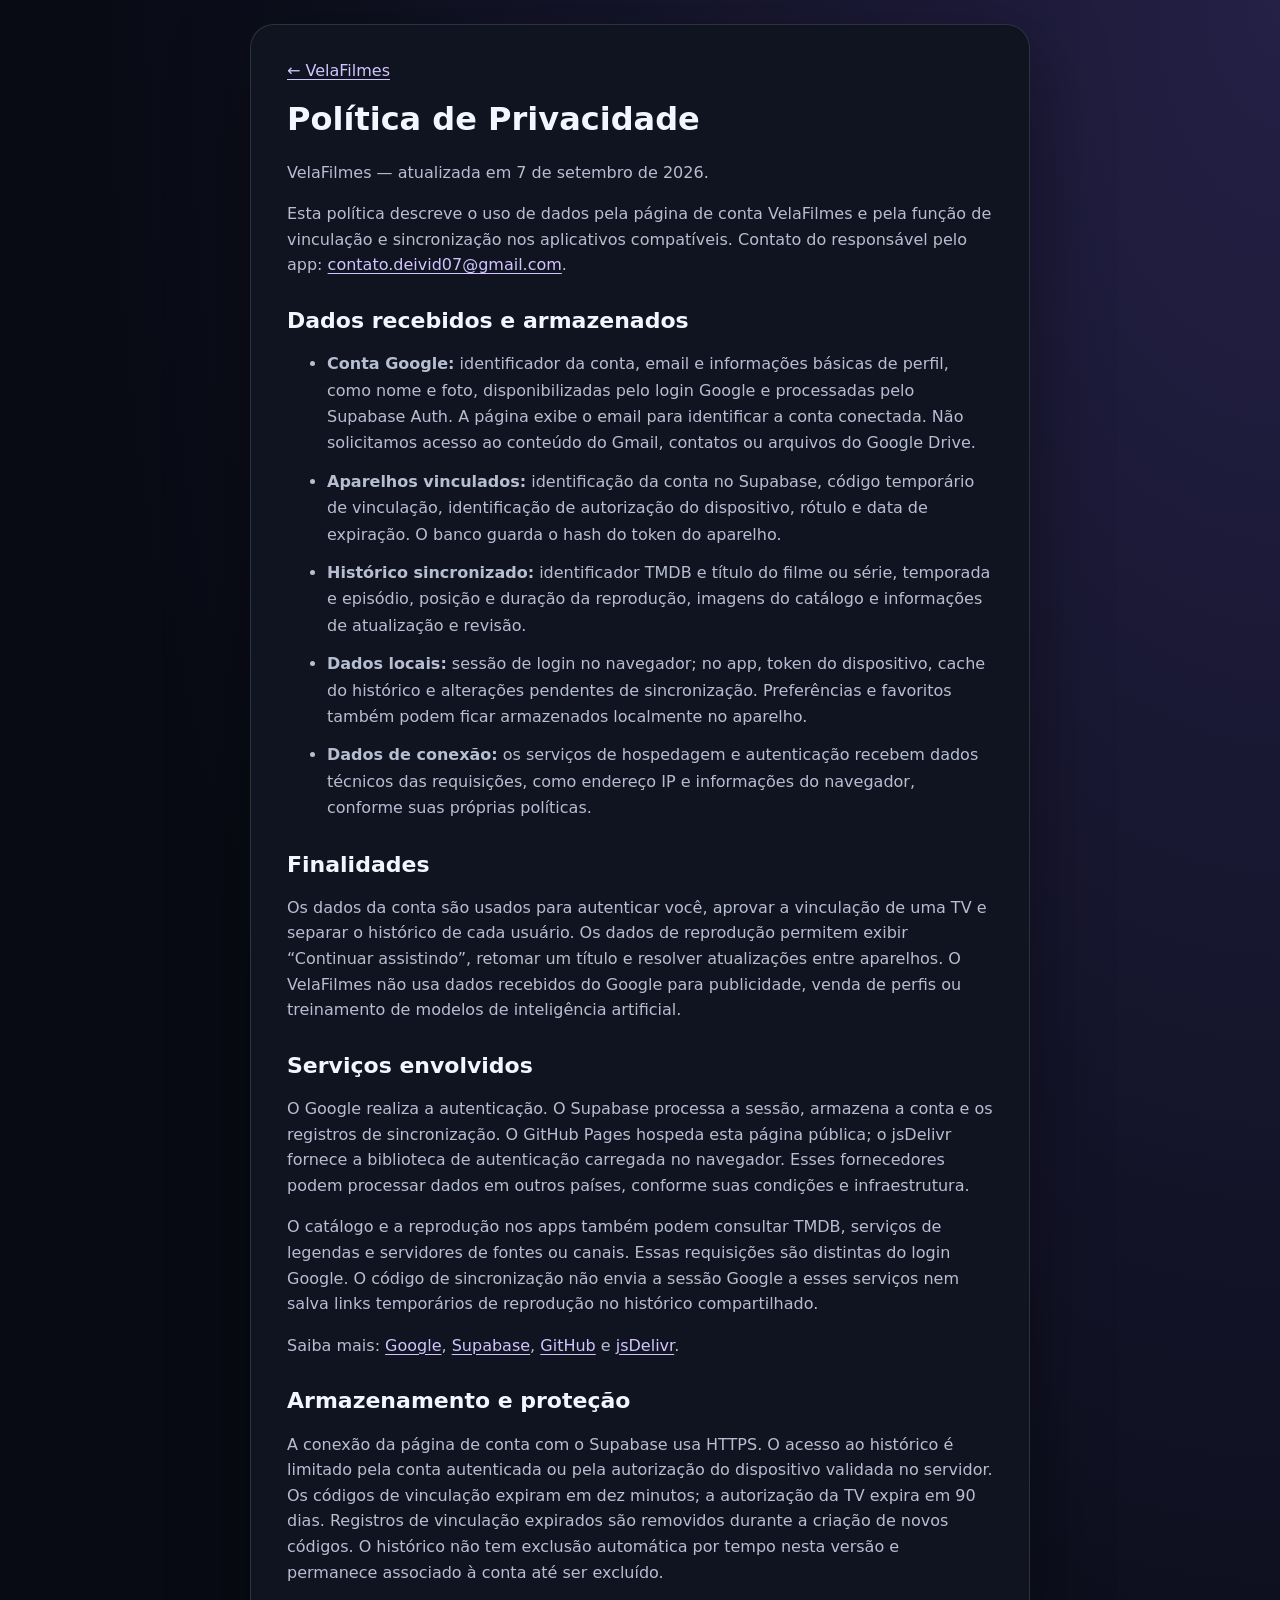
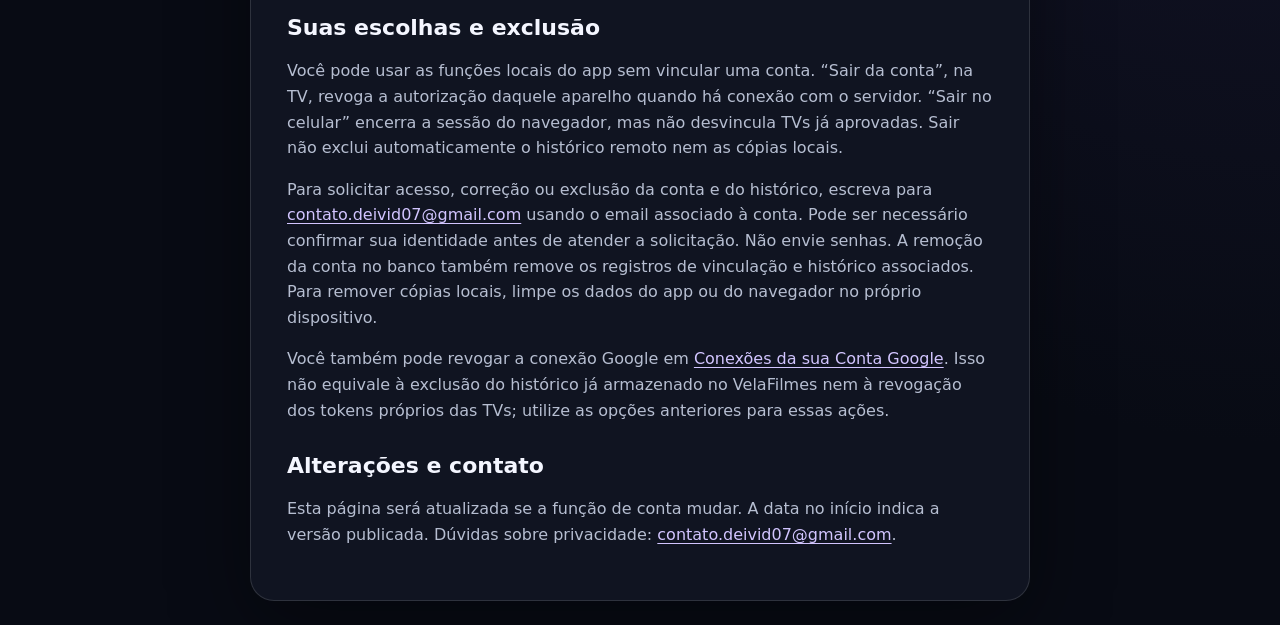
==== privacy.html @ a5eee8a1 "Explica o VelaFilmes e publica política de privacidade" ====
<!doctype html>
<html lang="pt-BR"><head>
<meta charset="utf-8"><meta name="viewport" content="width=device-width,initial-scale=1">
<meta name="referrer" content="no-referrer"><title>Política de Privacidade · VelaFilmes</title>
<link rel="stylesheet" href="style.css">
</head><body><main class="policy">
<a href="./">← VelaFilmes</a>
<h1>Política de Privacidade</h1>
<p>VelaFilmes — atualizada em 7 de setembro de 2026.</p>
<p>Esta política descreve o uso de dados pela página de conta VelaFilmes e pela função de vinculação e sincronização nos aplicativos compatíveis. Contato do responsável pelo app: <a href="mailto:contato.deivid07@gmail.com">contato.deivid07@gmail.com</a>.</p>
<h2>Dados recebidos e armazenados</h2>
<ul>
<li><strong>Conta Google:</strong> identificador da conta, email e informações básicas de perfil, como nome e foto, disponibilizadas pelo login Google e processadas pelo Supabase Auth. A página exibe o email para identificar a conta conectada. Não solicitamos acesso ao conteúdo do Gmail, contatos ou arquivos do Google Drive.</li>
<li><strong>Aparelhos vinculados:</strong> identificação da conta no Supabase, código temporário de vinculação, identificação de autorização do dispositivo, rótulo e data de expiração. O banco guarda o hash do token do aparelho.</li>
<li><strong>Histórico sincronizado:</strong> identificador TMDB e título do filme ou série, temporada e episódio, posição e duração da reprodução, imagens do catálogo e informações de atualização e revisão.</li>
<li><strong>Dados locais:</strong> sessão de login no navegador; no app, token do dispositivo, cache do histórico e alterações pendentes de sincronização. Preferências e favoritos também podem ficar armazenados localmente no aparelho.</li>
<li><strong>Dados de conexão:</strong> os serviços de hospedagem e autenticação recebem dados técnicos das requisições, como endereço IP e informações do navegador, conforme suas próprias políticas.</li>
</ul>
<h2>Finalidades</h2>
<p>Os dados da conta são usados para autenticar você, aprovar a vinculação de uma TV e separar o histórico de cada usuário. Os dados de reprodução permitem exibir “Continuar assistindo”, retomar um título e resolver atualizações entre aparelhos. O VelaFilmes não usa dados recebidos do Google para publicidade, venda de perfis ou treinamento de modelos de inteligência artificial.</p>
<h2>Serviços envolvidos</h2>
<p>O Google realiza a autenticação. O Supabase processa a sessão, armazena a conta e os registros de sincronização. O GitHub Pages hospeda esta página pública; o jsDelivr fornece a biblioteca de autenticação carregada no navegador. Esses fornecedores podem processar dados em outros países, conforme suas condições e infraestrutura.</p>
<p>O catálogo e a reprodução nos apps também podem consultar TMDB, serviços de legendas e servidores de fontes ou canais. Essas requisições são distintas do login Google. O código de sincronização não envia a sessão Google a esses serviços nem salva links temporários de reprodução no histórico compartilhado.</p>
<p>Saiba mais: <a href="https://policies.google.com/privacy">Google</a>, <a href="https://supabase.com/privacy">Supabase</a>, <a href="https://docs.github.com/en/site-policy/privacy-policies/github-general-privacy-statement">GitHub</a> e <a href="https://www.jsdelivr.com/terms/privacy-policy">jsDelivr</a>.</p>
<h2>Armazenamento e proteção</h2>
<p>A conexão da página de conta com o Supabase usa HTTPS. O acesso ao histórico é limitado pela conta autenticada ou pela autorização do dispositivo validada no servidor. Os códigos de vinculação expiram em dez minutos; a autorização da TV expira em 90 dias. Registros de vinculação expirados são removidos durante a criação de novos códigos. O histórico não tem exclusão automática por tempo nesta versão e permanece associado à conta até ser excluído.</p>
<h2>Suas escolhas e exclusão</h2>
<p>Você pode usar as funções locais do app sem vincular uma conta. “Sair da conta”, na TV, revoga a autorização daquele aparelho quando há conexão com o servidor. “Sair no celular” encerra a sessão do navegador, mas não desvincula TVs já aprovadas. Sair não exclui automaticamente o histórico remoto nem as cópias locais.</p>
<p>Para solicitar acesso, correção ou exclusão da conta e do histórico, escreva para <a href="mailto:contato.deivid07@gmail.com">contato.deivid07@gmail.com</a> usando o email associado à conta. Pode ser necessário confirmar sua identidade antes de atender a solicitação. Não envie senhas. A remoção da conta no banco também remove os registros de vinculação e histórico associados. Para remover cópias locais, limpe os dados do app ou do navegador no próprio dispositivo.</p>
<p>Você também pode revogar a conexão Google em <a href="https://myaccount.google.com/connections">Conexões da sua Conta Google</a>. Isso não equivale à exclusão do histórico já armazenado no VelaFilmes nem à revogação dos tokens próprios das TVs; utilize as opções anteriores para essas ações.</p>
<h2>Alterações e contato</h2>
<p>Esta página será atualizada se a função de conta mudar. A data no início indica a versão publicada. Dúvidas sobre privacidade: <a href="mailto:contato.deivid07@gmail.com">contato.deivid07@gmail.com</a>.</p>
</main></body></html>
---- style.css ----
:root{color-scheme:dark;font-family:system-ui,sans-serif;background:#080b14;color:#f4f6ff}*{box-sizing:border-box}body{margin:0;min-height:100vh;display:grid;place-items:center;padding:24px;background:radial-gradient(ellipse at top right,#242046,transparent 65%)}main{width:min(100%,480px);padding:36px;border:1px solid #ffffff20;background:#101421;border-radius:24px;box-shadow:0 24px 80px #0006}.brand{letter-spacing:.35em;color:#b7a4ff;font-weight:800;font-size:22px}h1{font-size:32px;line-height:1.15}p{color:#b6bed1;line-height:1.6}button,input{width:100%;padding:16px;border-radius:12px;font:inherit;margin-top:16px}button{border:0;background:#c4b5fd;color:#160f2a;font-weight:700;cursor:pointer}button:disabled{opacity:.5}button:focus-visible,input:focus-visible{outline:3px solid white;outline-offset:3px}input{background:#080b14;color:white;border:1px solid #727b94;letter-spacing:.15em;text-transform:uppercase}#logout{background:#252d40;color:#fff}#status{color:#eee6ff;overflow-wrap:anywhere}[hidden]{display:none!important}
:root a{color:#d2c5ff;text-underline-offset:3px}nav{line-height:1.8;margin:20px 0}.brand{letter-spacing:.06em}.policy{width:min(100%,780px)}.policy h2{margin-top:30px;font-size:22px}.policy li{color:#b6bed1;line-height:1.65;margin-bottom:12px}.policy a{overflow-wrap:anywhere}
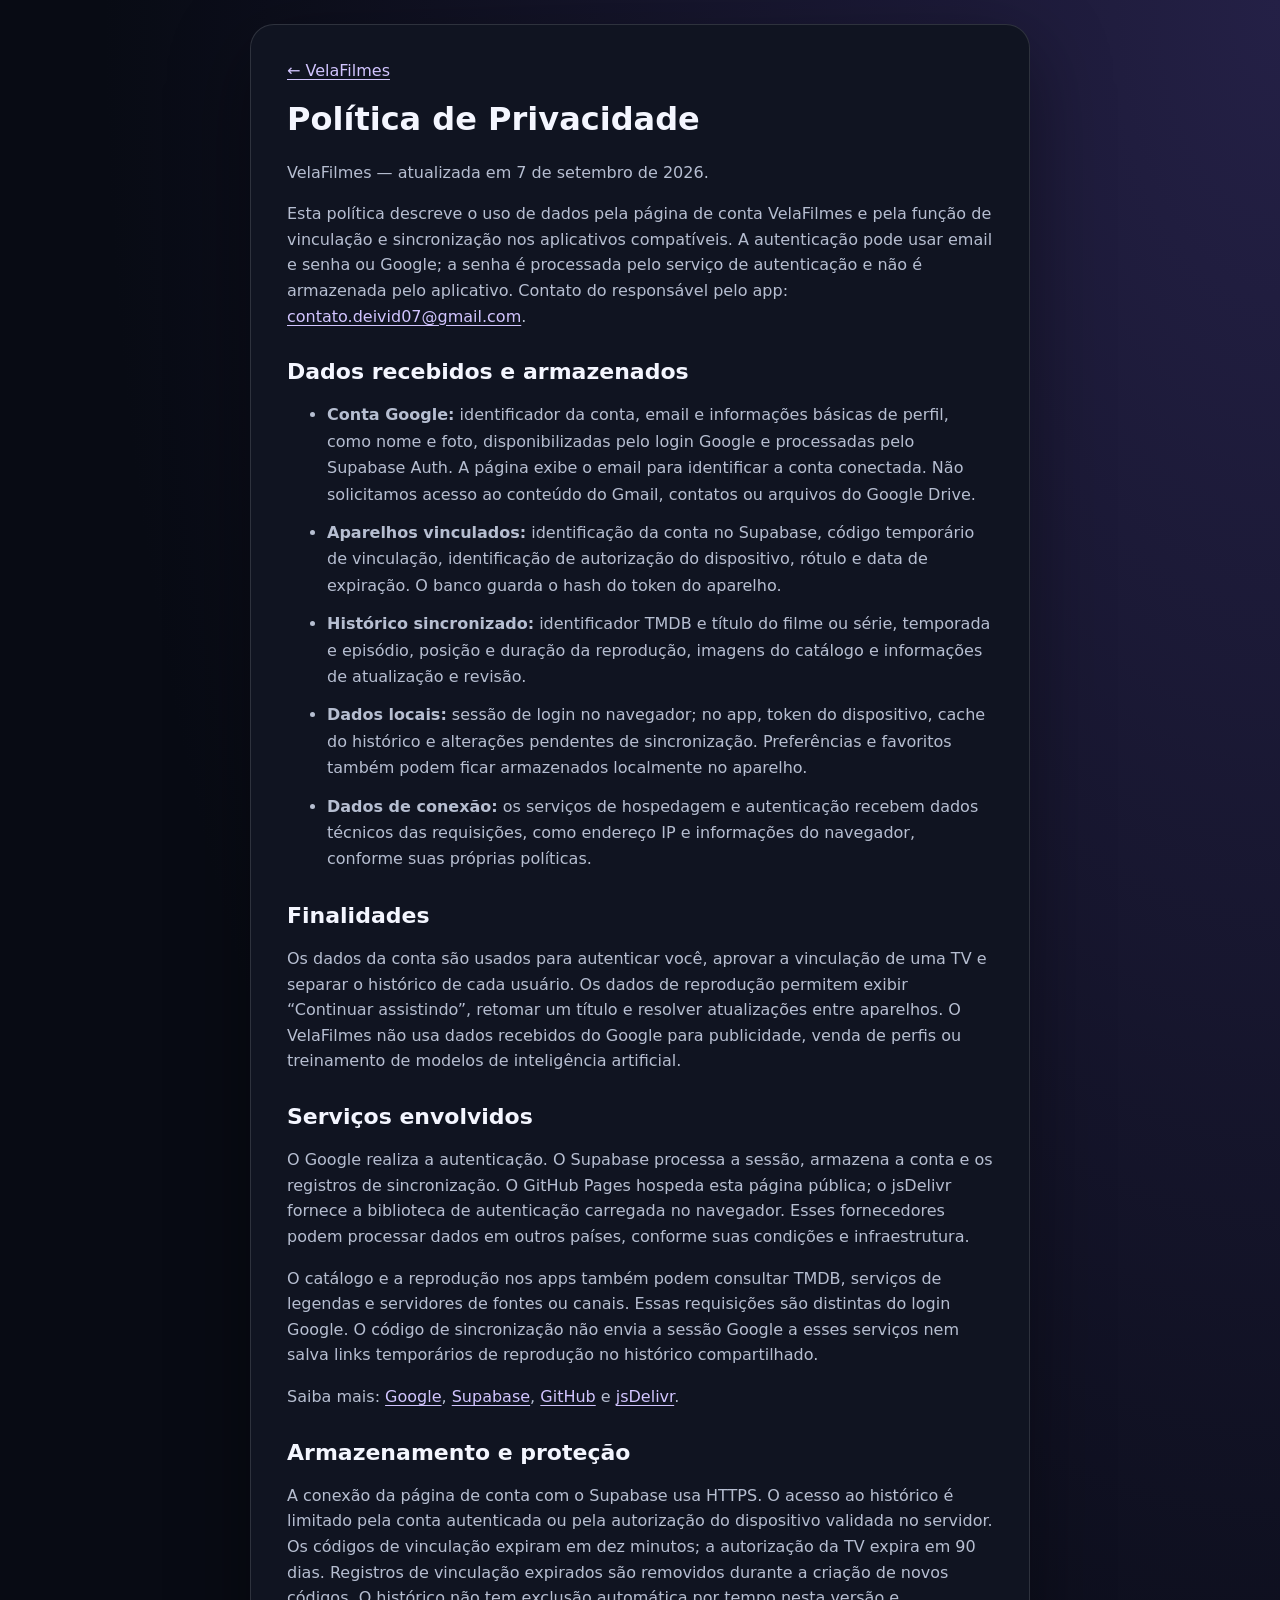
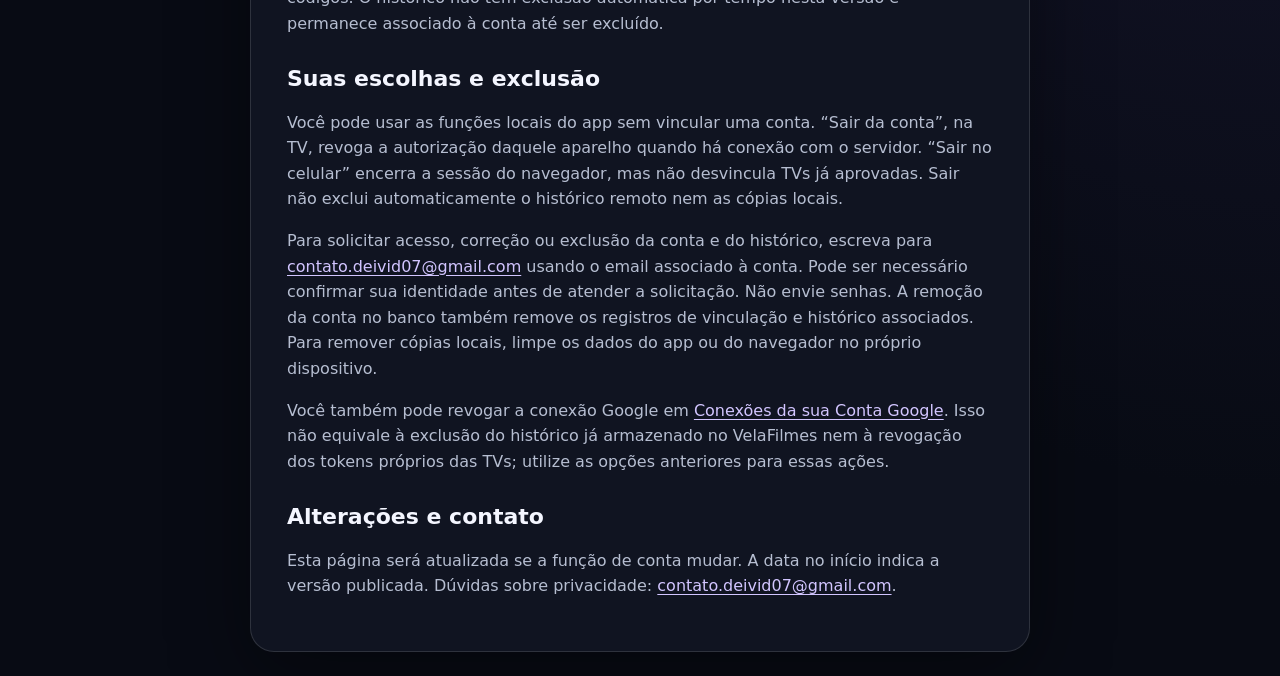
==== commit 6c025294: "Adiciona login principal por email e senha" ====
--- a/privacy.html
+++ b/privacy.html
@@ -7,7 +7,7 @@
 <a href="./">← VelaFilmes</a>
 <h1>Política de Privacidade</h1>
 <p>VelaFilmes — atualizada em 7 de setembro de 2026.</p>
-<p>Esta política descreve o uso de dados pela página de conta VelaFilmes e pela função de vinculação e sincronização nos aplicativos compatíveis. Contato do responsável pelo app: <a href="mailto:contato.deivid07@gmail.com">contato.deivid07@gmail.com</a>.</p>
+<p>Esta política descreve o uso de dados pela página de conta VelaFilmes e pela função de vinculação e sincronização nos aplicativos compatíveis. A autenticação pode usar email e senha ou Google; a senha é processada pelo serviço de autenticação e não é armazenada pelo aplicativo. Contato do responsável pelo app: <a href="mailto:contato.deivid07@gmail.com">contato.deivid07@gmail.com</a>.</p>
 <h2>Dados recebidos e armazenados</h2>
 <ul>
 <li><strong>Conta Google:</strong> identificador da conta, email e informações básicas de perfil, como nome e foto, disponibilizadas pelo login Google e processadas pelo Supabase Auth. A página exibe o email para identificar a conta conectada. Não solicitamos acesso ao conteúdo do Gmail, contatos ou arquivos do Google Drive.</li>
--- a/style.css
+++ b/style.css
@@ -1,2 +1,3 @@
 :root{color-scheme:dark;font-family:system-ui,sans-serif;background:#080b14;color:#f4f6ff}*{box-sizing:border-box}body{margin:0;min-height:100vh;display:grid;place-items:center;padding:24px;background:radial-gradient(ellipse at top right,#242046,transparent 65%)}main{width:min(100%,480px);padding:36px;border:1px solid #ffffff20;background:#101421;border-radius:24px;box-shadow:0 24px 80px #0006}.brand{letter-spacing:.35em;color:#b7a4ff;font-weight:800;font-size:22px}h1{font-size:32px;line-height:1.15}p{color:#b6bed1;line-height:1.6}button,input{width:100%;padding:16px;border-radius:12px;font:inherit;margin-top:16px}button{border:0;background:#c4b5fd;color:#160f2a;font-weight:700;cursor:pointer}button:disabled{opacity:.5}button:focus-visible,input:focus-visible{outline:3px solid white;outline-offset:3px}input{background:#080b14;color:white;border:1px solid #727b94;letter-spacing:.15em;text-transform:uppercase}#logout{background:#252d40;color:#fff}#status{color:#eee6ff;overflow-wrap:anywhere}[hidden]{display:none!important}
 :root a{color:#d2c5ff;text-underline-offset:3px}nav{line-height:1.8;margin:20px 0}.brand{letter-spacing:.06em}.policy{width:min(100%,780px)}.policy h2{margin-top:30px;font-size:22px}.policy li{color:#b6bed1;line-height:1.65;margin-bottom:12px}.policy a{overflow-wrap:anywhere}
+.auth-options{margin-top:28px}.auth-options h2{font-size:20px}.auth-options label{display:block;margin-top:14px;color:#b6bed1}.auth-options input{margin-top:6px}.secondary{background:#252d40;color:#fff}.link-button{border:0;background:transparent;color:#d2c5ff;padding:8px;margin-top:8px}.separator{display:flex;align-items:center;gap:12px;margin:18px 0;color:#778097}.separator:before,.separator:after{content:'';height:1px;background:#ffffff20;flex:1}.separator span{font-size:14px}.auth-options button:focus-visible{outline:3px solid white;outline-offset:3px}
